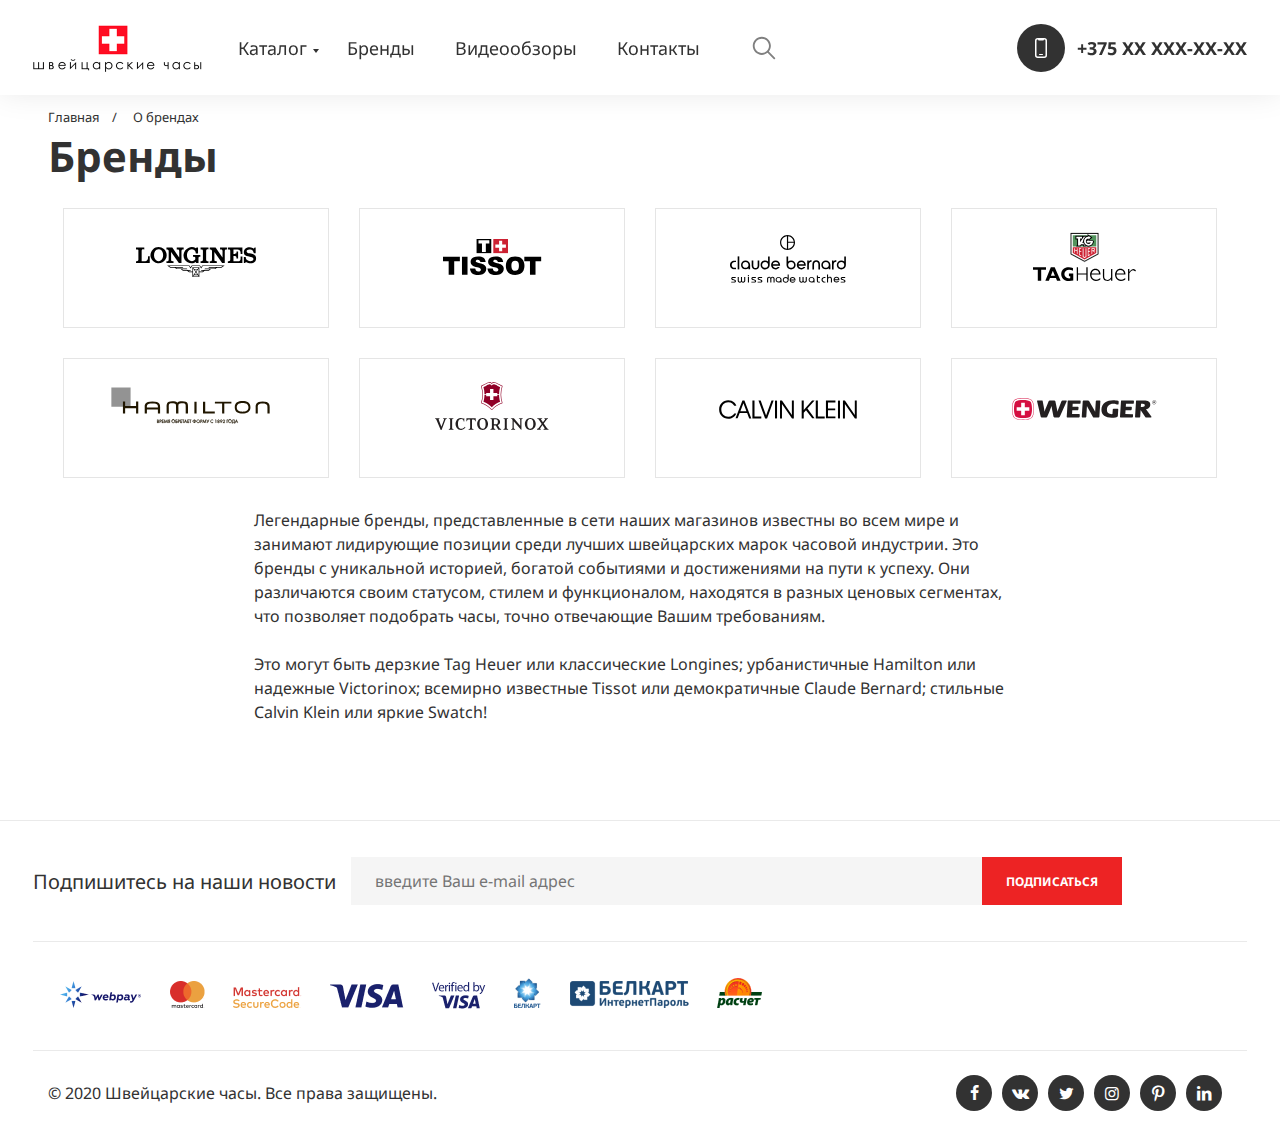
==== brands-page.html @ 6f9ecef2 "project" ====
<!DOCTYPE html>
<html lang="ru">
<head>
    <meta charset="UTF-8">
    <meta name="viewport" content="width=device-width, initial-scale=1.0">
    <title>Швейцарские бренды</title>
    <link href="https://fonts.googleapis.com/css2?family=Noto+Sans:ital,wght@0,400;0,700;1,400;1,700&display=swap" rel="stylesheet">
    <link rel="stylesheet" href="styles/styles.css">
    <link rel="stylesheet" href="fonts/css/fontello.css">
    <link rel="shortcut icon" href="images/favicon.ico" type="image/x-icon">
</head>
<body>

    <header class="header">
        <div class="wrapper">
            <div class="header-block">
                <div class="header__menu-wrap">
                    <nav class="header__menu">
                        <div class="header__menu-logo">
                            <a href="index.html" class="header__menu-logo_link">
                                <img src="images/logo.png" alt="logo" class="header__menu-logo_img">
                            </a>
                        </div>

                        <ul class="header__menu-list">
                            <li class="header__menu-list_catalog">
                                <a href="catalog-page.html" class="header__menu-list_catalog_link">Каталог</a>
                                <ul class="header__submenu-list">
                                    <li><a href="catalog-page.html">Мужские</a></li>
                                    <li><a href="catalog-page.html">Женские</a></li>
                                    <li><a href="catalog-page.html">Tissot</a></li>
                                    <li><a href="catalog-page.html">Longines</a></li>
                                    <li><a href="catalog-page.html">Calvin Klein</a></li>
                                    <li><a href="catalog-page.html">Claude Bernard</a></li>
                                    <li><a href="catalog-page.html">Swatch</a></li>
                                    <li><a href="catalog-page.html">Tag Heuer</a></li>
                                    <li><a href="catalog-page.html">Hamilton</a></li>
                                    <li><a href="catalog-page.html">Victorinox</a></li>
                                    <li><a href="catalog-page.html">Wenger</a></li>
                                </ul>
                            </li>
                            <li><a href="brands-page.html">Бренды</a></li>
                            <li><a href="videoreview-page.html">Видеообзоры</a></li>
                            <li><a href="contacts-page.html">Контакты</a></li>
                        </ul>

                        <button class="header__menu-search" onclick="openSearch();"></button>
                    </nav>
                </div>

                <div class="header-tel-contact">
                    <a href="tel:#" class="header-tel-contact__phone">
                        <span class="header-tel-contact__phone-number">
                            <span class="header-tel-contact__number-text">+375 XX XXX-XX-XX</span>
                        </span>
                    </a>
                </div>

                <div class="header__search-block">
                    <input type="text" placeholder="Поиск" class="header__search-input">
                    <button class="search-close search-close__position" onclick="closeSearch();"></button>
                </div>
            </div>
        </div>
    </header>

    <main class="main">
        <div class="wrapper">

            <div class="breadcrumbs-block">
                <ul class="breadcrumbs aside-padding">
                    <li>
                        <a href="index.html" class="breadcrumbs__first-link">Главная</a>
                    </li>
                    <li>
                        <a href="brands-page.html">О брендах</a>
                    </li>
                </ul>
            </div>

            <div class="brands-block">
                <h1>Бренды</h1>

                <div class="brands-logo aside-padding">
                    <div class="brands-logo__item">
                        <div class="aside-padding">
                            <a href="#" class="brands-logo__link">
                                <img src="images/brand1-color.svg" alt="brand-logo">
                            </a>
                        </div>
                    </div>
                    <div class="brands-logo__item">
                        <div class="aside-padding">
                            <a href="#" class="brands-logo__link">
                                <img src="images/brand2-color.svg" alt="brand-logo">
                            </a>
                        </div>
                    </div>
                    <div class="brands-logo__item">
                        <div class="aside-padding">
                            <a href="#" class="brands-logo__link">
                                <img src="images/brand3-color.svg" alt="brand-logo">
                            </a>
                        </div>
                    </div>
                    <div class="brands-logo__item">
                        <div class="aside-padding">
                            <a href="#" class="brands-logo__link">
                                <img src="images/brand4-color.svg" alt="brand-logo">
                            </a>
                        </div>
                    </div>
                    <div class="brands-logo__item">
                        <div class="aside-padding">
                            <a href="#" class="brands-logo__link">
                                <img src="images/brand5-mono.svg" alt="brand-logo" width="190" height="80">
                            </a>
                        </div>
                    </div>
                    <div class="brands-logo__item">
                        <div class="aside-padding">
                            <a href="#" class="brands-logo__link">
                                <img src="images/brand6-color.svg" alt="brand-logo">
                            </a>
                        </div>
                    </div>
                    <div class="brands-logo__item">
                        <div class="aside-padding">
                            <a href="#" class="brands-logo__link">
                                <img src="images/brand7-color.svg" alt="brand-logo">
                            </a>
                        </div>
                    </div>
                    <div class="brands-logo__item">
                        <div class="aside-padding">
                            <a href="#" class="brands-logo__link">
                                <img src="images/brand8-color.svg" alt="brand-logo">
                            </a>
                        </div>
                    </div>
                </div>
            </div>

            <div class="brands-text-block">
                <div class="aside-padding text">
                    <p class="text-pharagraph">
                        Легендарные бренды, представленные в сети наших магазинов известны во всем мире и занимают лидирующие позиции 
                        среди лучших швейцарских марок часовой индустрии. Это бренды с уникальной историей, богатой событиями и достижениями на пути к успеху. 
                        Они различаются своим статусом, стилем и функционалом, находятся в разных ценовых сегментах, что позволяет подобрать часы, точно отвечающие Вашим требованиям.
                    </p>
                    <p class="text-pharagraph">
                        Это могут быть дерзкие Tag Heuer или классические Longines; урбанистичные Hamilton или надежные Victorinox; 
                        всемирно известные Tissot или демократичные Claude Bernard; стильные Calvin Klein или яркие Swatch!
                    </p>
                </div>
            </div>
        </div>
    </main>

    <footer class="footer">
        <div class="wrapper">
            <form class="subscription">
                <label for="input-subscription" class="subscription__label">Подпишитесь на наши новости</label>
                <div class="input-area aside-padding">
                    <div class="input-area__wrapper">
                        <input type="email" name="email" placeholder="введите Ваш e-mail адрес" id="input-subscription" class="input-subscription" required="" pattern="[a-z0-9._%+-]+@[a-z0-9.-]+\.[a-z]{2,}$">
                        <input type="submit" value="Подписаться" class="sub-submit">
                    </div>
                </div>
            </form>

            <div class="footer__top-block">
                <div class="paymant-methods aside-padding">
                    <img src="images/paymant1.png" alt="paymant">
                    <img src="images/paymant2.png" alt="paymant">
                    <img src="images/paymant3.png" alt="paymant">
                    <img src="images/paymant4.png" alt="paymant">
                    <img src="images/paymant5.png" alt="paymant">
                    <img src="images/paymant6.png" alt="paymant">
                    <img src="images/paymant7.png" alt="paymant">
                    <img src="images/paymant8.png" alt="paymant">
                </div>
            </div>

            <div class="footer__bottom-block">
                <div class="footer__info aside-padding">
                    <div class="copy">&copy; 2020 Швейцарские часы. Все права защищены.</div>
                    <div class="social">
                        <div class="social__link">
                            <a href="https://www.facebook.com/" target="_blank"><span class="icon-facebook"></span></a>
                        </div>
                        <div class="social__link">
                            <a href="https://vk.com/" target="_blank"><span class="icon-vkontakte"></span></a>
                        </div>
                        <div class="social__link">
                            <a href="https://twitter.com/" target="_blank"><span class="icon-twitter"></span></a>
                        </div>
                        <div class="social__link">
                            <a href="https://www.instagram.com/" target="_blank"><span class="icon-instagram"></span></a>
                        </div>
                        <div class="social__link">
                            <a href="https://www.pinterest.com/" target="_blank"><span class="icon-pinterest"></span></a>
                        </div>
                        <div class="social__link">
                            <a href="https://www.linkedin.com/" target="_blank"><span class="icon-linkedin"></span></a>
                        </div>
                    </div>
                </div>
            </div>
        </div>
    </footer>

    <script src="js/script.js"></script>
</body>
</html>
---- styles/styles.css ----
html, body, div, span, applet, object, iframe, h1, h2, h3, h4, h5, h6, p, blockquote, 
pre, a, abbr, acronym, address, big, cite, code, del, dfn, em, img, ins, kbd, q, s, samp, 
small, strike, strong, sub, sup, tt, var, b, u, i, center, dl, dt, dd, ol, ul, li, fieldset, 
form, label, legend, table, caption, tbody, tfoot, thead, tr, th, td, article, aside, canvas, 
details, embed, figure, figcaption, footer, header, hgroup, menu, nav, output, ruby, section, 
summary, time, mark, audio, video, input {
    margin: 0;
    padding: 0;
    border: 0;
    font-size: 100%;
    font: inherit;
    vertical-align: baseline;
    background: transparent;
    outline: 0;
    -o-box-sizing: border-box;
    -moz-box-sizing: border-box;
    -webkit-box-sizing: border-box;
    box-sizing: border-box;
}

body {
    display: flex;
	flex-direction: column;
	min-height: 100vh;
    background: #fff;
    font-family: "Noto Sans",sans-serif;
    height: 100%;
}

a {
    text-decoration: none;
}

/* ----------------------------------- header-block --------------------------------------------*/

.header {
    z-index: 1000;
    position: fixed;
    left: 0;
    right: 0;
    top: 0;
    box-shadow: 0 -3px 30px 0 rgba(0,0,0,0.1);
    background-color: #fff;
}

.wrapper {
    max-width: 1386px;
    margin: 0 auto;
    padding: 0 33px;
}

.header-block {
    display: flex;
    justify-content: space-between;
    flex-wrap: wrap;
}

.header__menu-wrap {
    display: flex;
    align-items: center;
}

.header__menu {
    display: flex;
    font-size: 18px;
    padding: 24px 0 23px 0;
    line-height: 48px;
}

.header__menu-logo {
    display: flex;
    margin: 0 36px 0 0;
}

.header__menu-logo_link {
    display: block;
}

.header__menu-logo_img {
    display: flex;
    width: 169px;
    height: 48px;
}

.header__menu-list {
    display: flex;
    list-style: none;
    position: relative;
}

.header__menu-list li {
    margin: 0 40px 0 0;
}

.header__menu-list .header__menu-list_catalog .header__menu-list_catalog_link{
    position: relative;
}

.header__menu-list .header__menu-list_catalog .header__menu-list_catalog_link::after {
    content: "";
    width: 6px;
    height: 4px;
    position: absolute;
    right: -12px;
    top: 25px;
    background: url(../images/dropdown.svg) no-repeat;
}

.header__menu-list li a {
    color: #323232;
    display: block;
}

.header__menu-list li a:hover {
    transition: 0.5s ease;
    color: #9c9c9c;
}

.header__submenu-list {
    position: absolute;
    display: none;
    flex-direction: column;
    list-style-type: none;
    background-color: white;
    border-top: 4px solid  #ed2324;
    box-shadow: 0 5px 10px 0 rgba(50,50,50,0.25);
    box-sizing: border-box;
    left: -25px;
    z-index: 1001;
}

.header__menu-list_catalog:hover .header__submenu-list{
    display: flex;
}

.header__submenu-list li {
    margin: 0;
}

.header__submenu-list li a {
    font-size: 16px;
}

.header__submenu-list li:nth-child(-n+2) a {
    height: 35px;
}

.header__submenu-list li:nth-child(2) a {
    padding-bottom: 50px;
    border-bottom: 1px solid rgba(50,50,50,0.1);
}

.header__submenu-list li a {
    padding: 0 80px 0 20px;
    width: 100%;
    height: 100%;
}

.header__menu-search {
    min-width: 48px;
    min-height: 48px;
    background: url(../images/search.svg) center center no-repeat;
    background-size: 30px;
    cursor: pointer;
    border-radius: 50%;
    outline: none;
    border: none;
}

.header__menu-search:hover {
    transition: 0.5s ease;
    background-color: #f2f2f2;
    
}

.header__search-block {
    width: 100%;
    display: flex;
    position: relative;
    border-top: 1px solid rgba(50,50,50,0.1);
    display: none;
}

.header__search-input {
    padding: 30px 0;
    font-size: 18px;
    width: 100%;
}

.header__search-block .search-close__position {
    top: 19px;
}

.header__search-block__open {
    display: block;
}

.header-tel-contact {
    display: flex;
    padding: 24px 0;
    align-items: center;
}

.header-tel-contact__phone-number {
    font-size: 18px;
    font-weight: bold;
    line-height: 24px;
    color: #323232;
    padding-left: 60px;
    position: relative;
}

.header-tel-contact__phone-number::before {
    content: "";
    width: 48px;
    height: 48px;
    border-radius: 50%;
    position: absolute;
    top: -12px;
    left: 0;
    background: url(../images/phone.svg) no-repeat #323232;
    background-position: center center;
}

.header-tel-contact__phone-number:hover::before {
    transition: 0.5s ease;
    background-color: #ed2324;
}
/* --------------------------------------------------------------------------------------------------------------*/

/* ------------------------------------- main-blcok -------------------------------------------------------------*/
.main {
    padding: 95px 0 72px 0;
    font-size: 16px;
    color: #323232;
    flex: 1 0 auto;
}

/* ----------- slider not finished----------- */

.slider {
    height: 600px;
    margin: 0 0 12px;
    position: relative;
}

.slider-wrap {
    width: 100%;
    height: 100%;
}

.slider-wrap .wrapper {
    padding-top: 110px;
}

.slider__content {
    display: block;
    color: #fff;
    max-width: 500px;
}

.slider__content_head {
    margin: 0 0 28px;
    font-size: 42px;
    line-height: 48px;
    font-weight: bold;
}

.slider__content_text {
    margin: 0 0 60px;
    color: rgba(255,255,255,0.75);
    font-size: 20px;
    line-height: 28px;
}

.slider__content_btn {
    font-size: 12px;
    line-height: 17px;
    font-weight: bold;
    text-transform: uppercase;
    padding: 15px 48px;
    color: #fff;
    background-color: #ED2324;
    border: none;
    outline: none;
    cursor: pointer;
    transition: background-color .25s ease;
}

.slider__content_btn:hover {
    background-color: #323232;
}

.slick-slider .slick-track, .slick-slider .slick-list {
    height: 100%;
}

.slider__slide-1 {
    background: url(../images/slider1-decstop.jpg) center no-repeat ;
    background-size: cover;
}

.slider__slide-2 {
    background: url(../images/slider2-decstop.jpg) center no-repeat ;
    background-size: cover;
}

.slider__slide-3 {
    background: url(../images/slider3-decstop.jpg) center no-repeat ;
    background-size: cover;
}

.slider__slide-4 {
    background: url(../images/slider4-decstop.jpg) center no-repeat ;
    background-size: cover;
}

.slider__slide-5 {
    background: url(../images/slider5-decstop.jpg) center no-repeat ;
    background-size: cover;
}

.slider__slide-6 {
    background: url(../images/slider6-decstop.jpg) center no-repeat ;
    background-size: cover;
}

.slider .slick-prev {
    left: 0;
    display: block;
    height: 600px;
    width: 100px;
    position: absolute;
    background: url(../images/arrow-prev.svg) center no-repeat, linear-gradient(90deg, rgba(0,0,0,0.2), rgba(0,0,0,0));
    opacity: .5;
    z-index: 101;
}

.slider .slick-next {
    right: 0;
    display: block;
    height: 600px;
    width: 100px;
    position: absolute;
    background: url(../images/arrow-next.svg) center no-repeat, linear-gradient(-90deg, rgba(0,0,0,0.2), rgba(0,0,0,0));
    opacity: .5;
    z-index: 101;
}

.slider .slick-prev::before, .slider .slick-next::before {
    content: "";
}

.slider .slick-prev:hover, .slider .slick-next:hover {
    opacity: 1;
}

.slider .slick-dots {
    bottom: 25px;
}

.slider .slick-dots li button::before {
    content: "";
    background: #fff;
    width: 10px;
    height: 10px;
    border-radius: 50%;
    opacity: 1;
}

.slider .slick-dots .slick-active button::before {
    background: #BD1C1C;
    opacity: 1;
}
/* --------------------------------------------------------------- */

/* --------------------------- info-section --------------------------*/
.info {
    font-weight: bold;
    max-width: 1350px;
    margin: 0 auto 24px;
    padding: 0 15px;
}

.info__items {
    padding: 12px 0;
    display: flex;
    justify-content: space-between
}

.info__item {
    width: 25%;
    padding-left: 15px;
    padding-right: 15px;
    position: relative;
    display: flex;
    align-items: center;
}

.info__item_text {
    padding-left: 60px;
}

.info__item::before {
    content: "";
    width: 48px;
    height: 48px;
    position: absolute;
    left: 15px;
    top: -2px;
    background: url(../images/info1.svg) no-repeat;
    background-position: center;
}

.info__item2::before {
    background: url(../images/info2.svg) no-repeat;
}

.info__item3::before {
    background: url(../images/info3.svg) no-repeat;
}

.info__item4::before {
    background: url(../images/info4.svg) no-repeat;
}
/* --------------------------------------------------------------------*/

/* --------------------- man-woman section ----------------------------*/
.man-woman {
    margin-top: 36px;
    margin-bottom: 60px;
    display: flex;
    justify-content: space-between;
}

.man-woman__item {
    padding: 0 15px;
    width: 50%;
}

.man-woman__link {
    display: block;
    height: 220px;
    position: relative;
    background: radial-gradient(76% 221%, rgba(255,255,255,0.25) 100%, rgba(255,255,255,0) 100%) rgba(234,235,237,0.75);
    text-align: right;
}

.man-woman__link:hover {
    transition: .5s ease;
    background-color:#fff;
}

.man-woman__link-text {
    position: absolute;
    padding: 60px 10%;
    left: 0;
    top: 0;
    text-align: left;
}

.man-woman__link-text img{
    max-height: 100%;
    width: auto;
    height: auto;
}

.man-woman__link-text_header {
    font-size: 42px;
    font-weight: bold;
    margin: 0 0 12px;
    color: #323232;
}

.man-woman__link-text_continue {
    color: #ED2324;
}
/* --------------------------------------------------------------------*/

/* ---------------------------- sales-hits & sales-spec sections ----------------------------*/
.sales-hits, .sales-spec, .news, .video-review {
    margin-bottom: 60px;
}

h1, h2 {
    text-align: center;
    font-size: 42px;
    font-weight: bold;
    color:#323232;
    margin-bottom: 36px;
    padding-left: 15px;
    padding-right: 15px;
}

.sales-hits__block, .sales-spec__block {
    display: flex;
    max-width: 1320px;
    height: 559px;
}

.sales-hits__product, .sales-spec__product {
    height: 100%;
    width: 330px;
    padding-left: 15px;
    padding-right: 15px;
}

.product {
    position: relative;
    cursor: pointer;
}

.product__info {
    padding: 20px;
    display: flex;
    flex-direction: column;
}

.product__img-block {
    height: 320px;
    text-align: center;
    margin-bottom: 24px;
}

.product__name {
    height: 72px;
    margin-bottom: 12px;
}

.product__head-name, .product__subname {
    font-size: 18px;
}

.product__head-name {
    font-weight: bold;
}

.product__sales-info {
    margin-bottom: 10px;
}

.product__sales-code {
    font-size: 14px;
    margin-bottom: 2px;
    color: #7F7F7F;
}
                                        
.product__sales-avaible {
    font-size: 14px;
    color: #36B000;
    display: inline-block;
    position: relative;
    padding-right: 20px;
}

.product__sales-avaible::after {
    content: "";
    display: inline-block;
    width: 18px;
    height: 18px;
    border-radius: 50%;
    position: absolute;
    right: -3px;
    top: 2px;
    background: url(../images/avaible.svg) center no-repeat;
    background-color: #36B000;
}

.product__cost-block {
    margin-bottom: 10px;
}

.product__cost {
    font-size: 24px;
    color: #ED2324;
    font-weight: bold;
    display: inline-block;
    margin-right: 10px;
}

.product__cost-rub {
    font-size: 16px;
}
/* ---------- flags --------*/
.product__flag {
    position: absolute;
    top: 24px;
}

.product__flag-top, .product__flag-num {
    position: relative;
    font-size: 12px;
    font-weight: bold;
    letter-spacing: 0.5px;
    color: #fff;
    padding: 0 8px 0 16px;
    text-transform: uppercase;
    margin-bottom: 6px;
}

.product__flag-top::before, .product__flag-num::before {
    content: "";
    position: absolute;
    border-top: 12px solid #ED8B23;
    border-right: 8px solid transparent;
    top: 0;
    left: 100%;
}

.product__flag-top::after, .product__flag-num::after {
    content: "";
    position: absolute;
    border-bottom: 12px solid #ED8B23;
    border-right: 8px solid transparent;
    bottom: 0;
    left: 100%;
}

.product__flag-top {
    background-color: #ED8B23;
}

.product__flag-num {
    background-color: #ED2324;
}

.product__flag-num::before {
    border-top: 12px solid #ED2324;
}

.product__flag-num::after {
    border-bottom: 12px solid #ED2324;
}
/*---------------------------------------*/
.product__hover-block {
    position: absolute;
    width: 100%;
    bottom: 0;
    height: 0;
    overflow: hidden;
}

.product__hover-basket, .product__hover-1clik {
    display: block;
    text-align: center;
    width: 100%;
    font-size: 13px;
    font-weight: bold;
    letter-spacing: 0.54px;
    line-height: 18px;
    text-transform: uppercase;
    padding: 21px 0;
    border: none;
    outline: none;
    cursor: pointer;
}

.product:hover, .product:hover, .news__item:hover, .brands-logo__link:hover, .video-review-block__item:hover {           /* shadow for items */
    transition: 0.5s;
    box-shadow: 0 0 30px 5px rgba(0,0,0,0.3);
}

.product:hover .product__hover-block {
    overflow: visible;
    bottom: 120px;
    transition: .5s ease;
}

.product__hover-basket {
    color: #fff;
    background: #323232;
}

.product__hover-basket:hover {
    background-color: #ed2324;
}

.product__hover-1clik {
    background: #fff;
}

.product__hover-1clik:hover {
    color: #ed2324;
}

.product__old-cost {
    font-size: 16px;
    color: #7F7F7F;
    text-decoration: line-through;
    display: inline-block;
}

/* -------------------------------------------------------------------------- */
/* --------------------------------- news section and video page --------------------------- */

.news__list, .video-review-block__list {
    display: flex;
    flex-wrap: wrap;
    margin-bottom: 30px;
    justify-content: space-between;
}

.news__item-column, .video-review-block__item-column {
    margin-top: 30px;
    width: 33.33%;
}

.aside-padding {
    padding-left: 15px;
    padding-right: 15px;
    height: 100%;
    width: 100%;
}

.news__item, .video-review-block__item {
    display: flex;
    height: 100%;
    flex-direction: column;
    position: relative;
    color: #000;
    background: #fff;
    border: 1px solid rgba(0,0,0,0.1);
    cursor: pointer;
}

.news__img img {
    width: 100%;
    height: auto;
    max-height: 240px;
}

.news__text-block, .video-review-block__text-block {
    padding: 24px 30px 41px;
}

.news__text-block_head, .video-review-block__text-block_head {
    font-size: 20px;
    font-weight: bold;
    margin-bottom: 4px;
}

.news__text-block_discription, .video-review-block__text-block_discription {
    margin-bottom: 24px;
}

.news__date, .video-review-block__date {
    font-size: 12px;
    color: rgba(0,0,0,0.75);
    position: absolute;
    bottom: 30px;
}
/* ---------------------------------------------------------------------- */
/* ---------------------------- video section --------------------------- */
.video-review__list {
    display: flex;
    justify-content: space-between;
}

.video-review__item {
    width: 50%;
}

.video {
    height: 0;
    position: relative;
    padding-bottom: 56.25%;
}
  
.video iframe {
    position: absolute;
    left: 0;
    top: 0;
    width: 100%;
    height: 100%;
}
/* -------------------------------------------------------------------- */
/* ---------------------------- brands section ------------------------ */
.content {
    color: #323232;
    max-width: 850px;
    margin: 0 auto;
}

.main-brands {
    margin-bottom: 24px;
    display: flex;
    flex-wrap: wrap;
}

.main-brands__item {
    width: 25%;
    margin: 0 0 10px;
    text-align: center;
}

.main-brands__link {
    text-decoration: none;
    width: 100%;
    height: 100%;
    display: block;
    color: #989898;
    font-size: 13px;
}

.main-brands__img_color {
    display: none;
}

.main-brands__img_mono {
    width: auto;
    height: auto;
    max-height: 100%;
    max-width: 100%;
    display: inline-block;
}

.main-brands__link span {
    display: block;
    text-align: center;
}

.main-brands__link:hover .main-brands__img_mono {
    display: none;
}

.main-brands__link:hover .main-brands__img_color {
    display: inline-block;
}
/* ---------------------------------------------------- */

.text-pharagraph {
    font-size: 16px;
    line-height: 24px;
    margin-bottom: 24px;
}

.show-all-link {
    color: #ED2324;
    cursor: pointer;
}

.show-all-link__close {
    display: none;
}

.show-all-text {
    display: none;
}

.show-all-text__open {
    display: block;
}
/* ------------------------------------------------------- main end ----------------------------------------------------- */

/* --------------------------------------------------------- footer ----------------------------------------------------- */

.footer {
    border-top: 1px solid rgba(50,50,50,0.1);
    background-color: #fff;
    flex: 0 0 auto;
}
/* ------------------ subscription ---------------- */
.subscription {
    display: flex;
    align-items: center;
    justify-content: flex-start;
    padding: 36px 0;
}

.subscription__label {
    color: #323232;
    font-size: 20px;
}

.input-area {
    width: 66%;
}

.input-area__wrapper {
    display: flex;
}

.input-subscription {
    padding: 13px 24px;
    background-color: rgba(50,50,50,0.05);
    color: #7F7F7F;
    width: 100%;
    font-size: 16px;
}

.sub-submit {
    font-size: 12px;
    font-weight: bold;
    text-transform: uppercase;
    padding: 16px 24px 15px;
    color: #fff;
    background-color: #ED2324;
    border: none;
    outline: none;
    cursor: pointer;
}

.sub-submit:hover {
    transition: 0.5s ease;
    background-color: #323232;
}
/* --------------------------------------- */
.footer__top-block {
    padding-top: 36px;
    padding-bottom: 36px;
    border-top: 1px solid rgba(50,50,50,0.1);
    border-bottom: 1px solid rgba(50,50,50,0.1);
}

.paymant-methods img {
    margin: 0 12px;
}

.footer__bottom-block {
    padding: 24px 0;
}

.footer__info {
    width: 100%;
    display: flex;
    justify-content: space-between;
    align-items: center;
}

.copy {
    color: #323232;
}

.social {
    display: flex;
    justify-content: space-between;
}

.social__link a {
    display: inline-block;
    width: 36px;
    height: 36px;
    border-radius: 50%;
    background-color: #323232;
    margin-right: 10px;
    text-align: center;
    line-height: 36px;
}

.social__link a span {
    color: white;
}

.social__link a:hover {
    transition: 0.5s ease;
    background-color: #ed2324;
}
/* ---------------------------------------------------------------------------------------------------------------------------------- */

/* ------------------------------------------------ brands page ---------------------------------------------- */
.breadcrumbs-block {
    width: 100%;
}

.breadcrumbs {
    padding-top: 10px;
    max-width: 1320px;
}

.breadcrumbs li {
    margin-right: 12px;
    display: inline-block;
}

.breadcrumbs li a {
    font-size: 13px;
    color: #323232;
}

.breadcrumbs__first-link::after {
    content: "/";
    margin-left: 12px;
    color: #323232;
    font-size: 13px;
}

.brands-block h1, .video-review-block h1, .contacts-block h1, .catalog-block h1 {
    text-align: left;
    margin-bottom: 24px;
}

.brands-logo {
    display: flex;
    flex-wrap: wrap;
}

.brands-logo__item {
    width: 25%;
}

.brands-logo__link {
    line-height: 100px;
    height: 120px;
    margin-bottom: 30px;
    display: block;
    padding: 10px;
    text-align: center;
    border: 1px solid rgba(127,127,127,0.2);
}

.brands-text-block {
    width: 66%;
    margin: 0 auto;
}

.text {
    color: #323232;
}

/* -------------------------------------------------------------------------------------------- */
/* ----------------------------- pagination -------------------------------------------- */

.pagination {
    display: flex;
    justify-content: space-between;
    padding: 0 42px 0 42px;
    background-color: #fff;
    width: 100%;
}

.pagination__page-list {
    display: flex;
    list-style-type: none;
    margin-left: 50%;
    transform: translate(-50%);
}

.pagination__page-list li {
    padding: 12px 0 11px 0;
}

.pagination__page-list li a, .pagination__page-list li span {
    text-decoration: none;
    display: block;
    width: 36px;
    height: 22px;
    text-align: center;
    color: #7F7F7F;
}

.pagination__page-list_active {
    border-bottom: 3px solid #ED2324;
}

.pagination__next-page-wrapper {
    padding: 12px 0 11px 0;
}

.pagination__next-page {
    font-size: 16px;
    line-height: 22px;
    color: #323232;
    position: relative;
    display: block;
}

.pagination__next-page::after {
    content: "";
    width: 8px;
    height: 14px;
    position: absolute;
    right: -18px;
    top: 4px;
    background: url(../images/pagination-next.svg) no-repeat center center;
}
/* --------------------------------------------------------------------------------------------- */
/* ------------------------------------------- contacts page ----------------------------------- */
.contacts-content {
    display: flex;
}

.contacts-content__info {
    width: 58.3333333333%;
}

.contacts-content__info h2, .contacts-content__feedback h2 {
    font-size: 28px;
    font-weight: bold;
    line-height: 32px;
    margin-bottom: 24px;
}

.contacts-content__tel {
    font-size: 32px;
    line-height: 42px;
    position: relative;
    display: block;
    color: #323232;
}

.contacts-content__mail {
    color: black;
}

.contacts-content__info_text-block {
    margin: 36px 0 0 0;
    max-width: 630px;
}

.contacts-content__info_text {
    margin-bottom: 30px;
}

.contacts-content__info_text-head {
    font-weight: bold;
}

.contacts-content__feedback {
    width: 520px;
}

.contacts-content__feedback-form-item {
    margin-bottom: 25px;
}

.contacts-content__feedback-form_label {
    display: block;
    font-size: 14px;
    font-weight: bold;
    line-height: 19px;
    margin-bottom: 13px;
}

.contacts-content__feedback-form_input, .contacts-content__feedback-form_textarea {
    width: 100%;
    padding: 12px 24px;
    border: 1px solid rgba(127,127,127,0.2);
    box-sizing: border-box;
    font-size: 16px;
}

.contacts-content__feedback-form_textarea {
    resize: vertical;
    min-height: 150px;
    max-height: 400px;
}

.contacts-content__feedback-form_input:focus, .contacts-content__feedback-form_textarea:focus, .contacts__feedback-form__btn:focus {
    outline: none;
}
.contacts-content__feedback-form_btn {
    padding: 15px 18px;
    background-color: #323232;
    border: none;
    color: #fff;
    text-transform: uppercase;
    font-weight: bold;
    cursor: pointer;
    transition: background-color .5s ease;
}

.contacts-content__feedback-form_btn:hover {
    background-color: #ED2324;
}

.contacts-content__map {
    width: 100%;
}

.contacts-content__map-shop {
    height: 480px;
    margin-top: 60px;
}

.contacts-content__map-shop iframe {
    width: 100%;
    height: 100%;
}
/* ---------------------------------------------------------------------------- */
/* ---------------------- modal-window ------------------------*/
.modal-window {
    display: none;
}

.modal-window__open {
    display: block;
}


.modal-shadow a {
   background-color: rgba(0, 0, 0, 0.5);
   position: fixed;
   top: 0px;
   right: 0px;
   bottom: 0px;
   left: 0px;
   z-index: 100000;
   cursor: default;
}

.modal {
    max-width: 850px;
    width: 100%;
    background: #fff;
    height: 500px;
    position: fixed;
    top: 50%;
    left: 50%;
    transform: translate(-50%,-50%);
    padding: 48px 8% 60px;
    z-index: 100001;
}

.modal-close, .search-close {
    position: absolute;
    cursor: pointer;
    width: 48px;
    height: 48px;
    top: 0;
    right: 0;
    border: none;
    outline: none;
    background: #fff;
}

.modal-close::before, .search-close::before {
    top: 22px;
    left: 9.5px;
    content: "";
    width: 29px;
    height: 2px;
    background-color: #7F7F7F;
    position: absolute;
    transform: rotate(-45deg);
}

.modal-close::after, .search-close::after {
    top: 22px;
    left: 9.5px;
    content: "";
    width: 29px;
    height: 2px;
    background-color: #7F7F7F;
    position: absolute;
    transform: rotate(45deg);
}

.modal__text-head {
    font-size: 32px;
    font-weight: bold;
    line-height: 42px;
    margin-bottom: 24px;
}

.modal__text {
    margin-bottom: 36px;
    font-size: 16px;
    line-height: 24px;
}

.modal__form_input-block {
    display: flex;
    justify-content: space-between;
    margin-bottom: 24px;
}

.modal__form_label {
    color: #7F7F7F;
    width: 33.3333333333%;
    padding-top: 12px;
}

.modal__form_input {
    border: 1px solid rgba(127,127,127,0.2);
    padding: 11px 24px 11px 24px;
    width: 67%;
    font-size: 16px;
    line-height: 24px;
    box-sizing: border-box;
}

.modal__button {
    margin-left: 50%;
    transform: translate(-50%);
    padding: 15px 18px;
    background-color: #323232;
    min-width: 154px;
    border: none;
    outline: none;
    color: #fff;
    text-transform: uppercase;
    font-weight: bold;
    cursor: pointer;
    transition: background-color .5s ease;
}

.modal__button:hover {
    background-color: #ED2324;
}
/* -------------------------------------------------------------------------- */
/* ------------------------------------------ catalog page ----------------------------------------- */
.catalog-main-content {
    width: 100%;
    display: flex;
}


.catalog-content {
    display: flex;
    flex-direction: column;
    width: 25%;
}

.catalog-content__block {
    padding: 20px 0 30px;
    border-bottom: 1px solid rgba(50,50,50,0.1);
}

.catalog-content__block:last-child {
    border-bottom: none;
}

.catalog-content__head {
    font-size: 16px;
    font-weight: bold;
    line-height: 22px;
    color: #323232;
    margin-bottom: 12px;
}

.catalog-content__item {
    display: flex;
    margin-bottom: 10px;
}

.catalog-content__item_checkbox {
    position: absolute;
    width: 22px;
    height: 22px;
    border: 1px solid rgba(127,127,127,0.2);
}

.special__chekbox span {
    font-weight: bolder;
}

.special__chekbox span:last-child {
    color: #ED2324;
}

.catalog-content__item label {
    cursor: pointer;
    margin-left: 30px;
}

.catalog-content__reset {
    text-transform: uppercase;
    font-size: 12px;
    font-weight: bold;
    color: #323232;
    background-color: rgba(127,127,127,0.2);
    width: 100%;
    padding: 15px 0;
    border: none;
    outline: none;
    cursor: pointer;
}

.catalog-sales {
    width: 75%;
    display: flex;
    flex-direction: column;
    padding-left: 20px;
}

.catalog-sales__product {
    width: 320px;
    padding-left: 15px;
    padding-right: 15px;
    margin-bottom: 50px;
}

.catalog-sales__watches {
    margin-top: 50px;
    display: flex;
    flex-wrap: wrap;
    justify-content: space-between;
}


.catalog-content__filter-range * {
	box-sizing: border-box;
	outline: none;
}

.catalog-content__filter-range:after {
	content: "";
	clear: both;
	display: table;
}

.catalog-content__filter-range .ui-slider {
	position: relative;
	background: #9c9c9c;
	height: 10px;
	border-radius: 10px;
	box-shadow: inset 2px 2px 5px rgba(0, 0, 0, 0.2), 1px 1px 5px rgba(255, 255, 255, 1);
}

.catalog-content__filter-range .ui-slider .ui-slider-handle {
    position: absolute;
    margin-left: -16px;
	width: 25px;
	height: 25px;
	cursor: pointer;
	border-radius: 50%;
	border: 4px solid #9c9c9c;
	top: -9px;
	background: #FFF;
	z-index: 2;
	box-shadow: 0 2px 5px rgba(0,0,0,0.2), 0 4px 6px rgba(0,0,0,0.2);
	transition: transform 0.2s, border 0.4s;
}

.catalog-content__filter-range .ui-slider .ui-slider-handle:hover,
.catalog-content__filter-range .ui-slider .ui-slider-handle:focus {
	transform: scale(1.2);
	border: 4px solid #323232;
}

.catalog-content__filter-range-left,
.catalog-content__filter-range-right {
	height: 32px;
	background: #FFF;
	border: 4px solid #9c9c9c;
	text-align:center;
	font-size: 18px;
	padding: 16px;
	width: 150px;
	margin-top:30px;
    box-shadow: 0 2px 5px rgba(0,0,0,0.2), 0 4px 6px rgba(0,0,0,0.2);
}

.catalog-content__filter-range-left {
	float: left;
}

.catalog-content__filter-range-right {
	float: right;
}

.catalog-content__filter-range .ui-slider .ui-slider-range {
	position: absolute;
	z-index: 1;
	height: 10px;
	border: 0;
	background: #323232;
	border-radius:10px;
	box-shadow: inset 2px 2px 5px rgba(0, 0, 0, 0.3), 1px 1px 5px rgba(255, 255, 255, 1);
}

.text__paragraph_big {
    font-size: 20px;
    line-height: 28px;
    margin-bottom: 28px;
}

.catalog-text-block {
    margin-top: 50px;
    color: #7F7F7F;
}
---- fonts/css/fontello.css ----
@font-face {
  font-family: 'fontello';
  src: url('../font/fontello.eot?99971689');
  src: url('../font/fontello.eot?99971689#iefix') format('embedded-opentype'),
       url('../font/fontello.woff2?99971689') format('woff2'),
       url('../font/fontello.woff?99971689') format('woff'),
       url('../font/fontello.ttf?99971689') format('truetype'),
       url('../font/fontello.svg?99971689#fontello') format('svg');
  font-weight: normal;
  font-style: normal;
}
/* Chrome hack: SVG is rendered more smooth in Windozze. 100% magic, uncomment if you need it. */
/* Note, that will break hinting! In other OS-es font will be not as sharp as it could be */
/*
@media screen and (-webkit-min-device-pixel-ratio:0) {
  @font-face {
    font-family: 'fontello';
    src: url('../font/fontello.svg?99971689#fontello') format('svg');
  }
}
*/
 
 [class^="icon-"]:before, [class*=" icon-"]:before {
  font-family: "fontello";
  font-style: normal;
  font-weight: normal;
  speak: never;
 
  display: inline-block;
  text-decoration: inherit;
  width: 1em;
  margin-right: .2em;
  text-align: center;
  /* opacity: .8; */
 
  /* For safety - reset parent styles, that can break glyph codes*/
  font-variant: normal;
  text-transform: none;
 
  /* fix buttons height, for twitter bootstrap */
  line-height: 1em;
 
  /* Animation center compensation - margins should be symmetric */
  /* remove if not needed */
  margin-left: .2em;
 
  /* you can be more comfortable with increased icons size */
  /* font-size: 120%; */
 
  /* Font smoothing. That was taken from TWBS */
  -webkit-font-smoothing: antialiased;
  -moz-osx-font-smoothing: grayscale;
 
  /* Uncomment for 3D effect */
  /* text-shadow: 1px 1px 1px rgba(127, 127, 127, 0.3); */
}
 
.icon-twitter:before { content: '\f099'; } /* '' */
.icon-facebook:before { content: '\f09a'; } /* '' */
.icon-instagram:before { content: '\f16d'; } /* '' */
.icon-vkontakte:before { content: '\f189'; } /* '' */
.icon-pinterest:before { content: '\f312'; } /* '' */
.icon-linkedin:before { content: '\f318'; } /* '' */
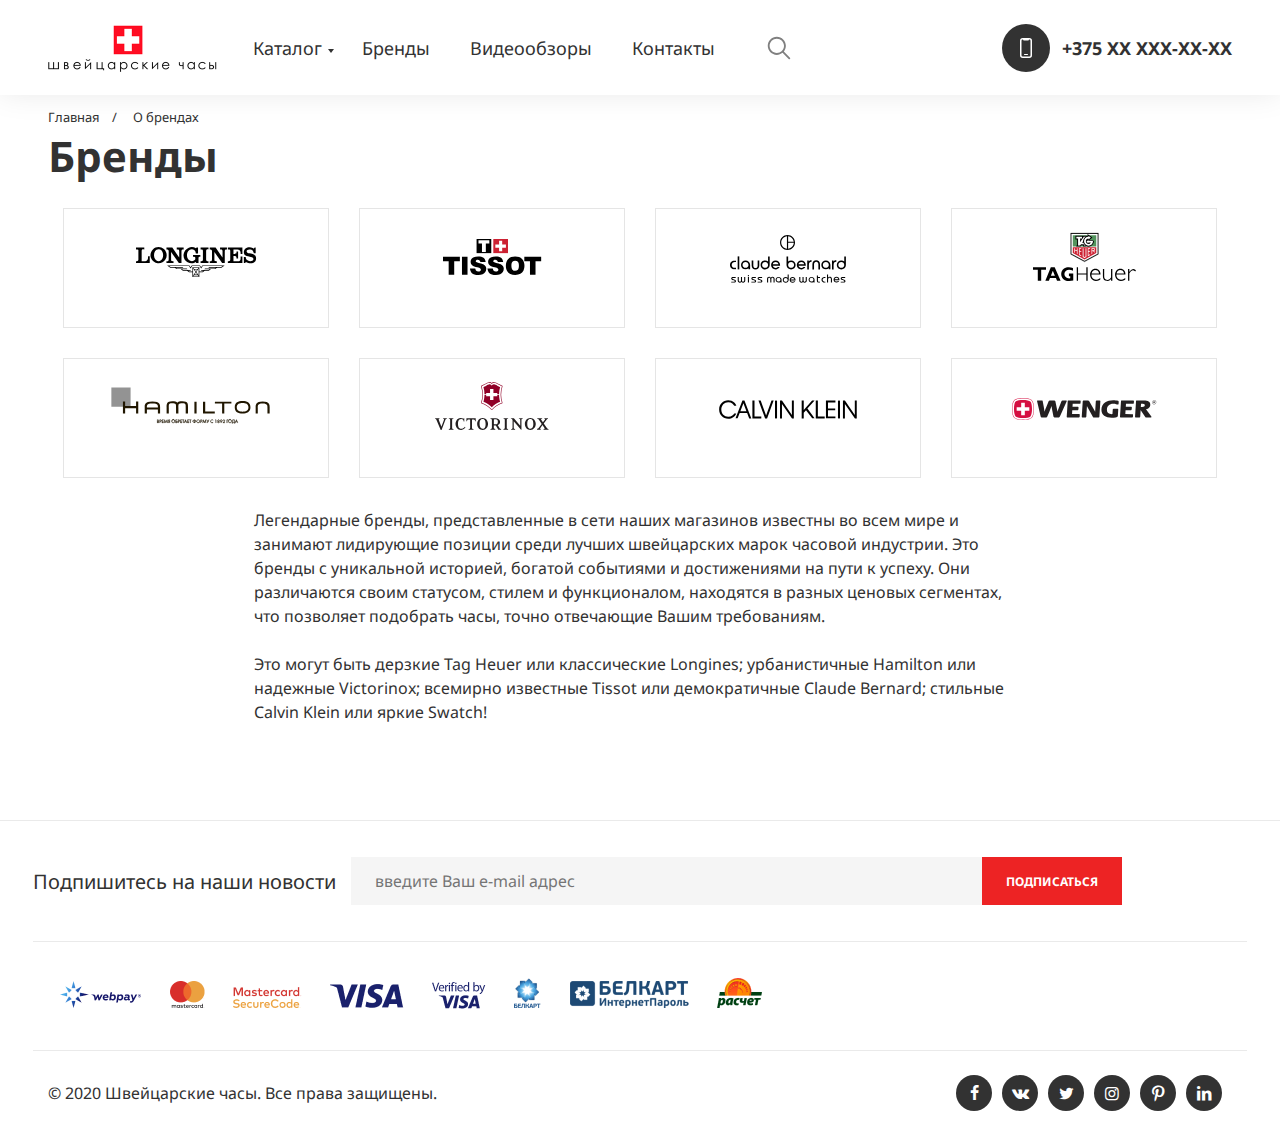
==== commit ebcfd52e: "reproject" ====
--- a/brands-page.html
+++ b/brands-page.html
@@ -10,12 +10,14 @@
     <link rel="shortcut icon" href="images/favicon.ico" type="image/x-icon">
 </head>
 <body>
-
     <header class="header">
         <div class="wrapper">
-            <div class="header-block">
+            <div class="header-block aside-padding">
                 <div class="header__menu-wrap">
                     <nav class="header__menu">
+                        <div class="header__menu-burger_wrapper" onclick="burgerMenu();">
+                            <div class="header__menu-burger"></div>
+                        </div>
                         <div class="header__menu-logo">
                             <a href="index.html" class="header__menu-logo_link">
                                 <img src="images/logo.png" alt="logo" class="header__menu-logo_img">
--- a/styles/styles.css
+++ b/styles/styles.css
@@ -45,6 +45,7 @@
 
 .wrapper {
     max-width: 1386px;
+    min-width: 320px;
     margin: 0 auto;
     padding: 0 33px;
 }
@@ -53,6 +54,7 @@
     display: flex;
     justify-content: space-between;
     flex-wrap: wrap;
+    background-color: white;
 }
 
 .header__menu-wrap {
@@ -65,6 +67,68 @@
     font-size: 18px;
     padding: 24px 0 23px 0;
     line-height: 48px;
+    align-items: center;
+}
+
+.header__menu_show {
+    top: 95px;
+}
+
+.header__menu-burger_wrapper {
+    width: 21px;
+    height: 18px;
+    display: none;
+    justify-content: center;
+    align-items: center;
+    cursor: pointer;
+    margin-right: 20px;
+}
+
+.header__menu-burger {
+    position: relative;
+    width: 20px;
+    height: 2px;
+    background-color: #323232;
+}
+
+.header__menu-burger::before {
+  position: absolute;
+  left: 0;
+  top: -7px;
+  content: '';
+  width: 20px;
+  height: 2px;
+  background-color:#323232;
+  transition: transform 0.2s ease-in, top 0.2s linear 0.2s;
+
+}
+
+.header__menu-burger::after {
+  position: absolute;
+  left: 0;
+  top: 7px;
+  content: '';
+  width: 20px;
+  height: 2px;
+  background-color: #323232;
+  transition: transform 0.2s ease-in, top 0.2s linear 0.2s;
+
+}
+
+.header__menu-burger.header__menu-burger-active {
+  background-color: transparent;
+}
+
+.header__menu-burger.header__menu-burger-active::before {
+  transform: rotate(45deg);
+  top: 0;
+  transition: top 0.2s linear, transform 0.2s ease-in 0.2s;
+}
+
+.header__menu-burger.header__menu-burger-active::after {
+  transform: rotate(-45deg);
+  top: 0;
+  transition: top 0.2s linear, transform 0.2s ease-in 0.2s;
 }
 
 .header__menu-logo {
@@ -86,6 +150,10 @@
     display: flex;
     list-style: none;
     position: relative;
+}
+
+.header__menu-list.header__menu-list_show {
+    top: 95px;
 }
 
 .header__menu-list li {
@@ -179,6 +247,7 @@
     position: relative;
     border-top: 1px solid rgba(50,50,50,0.1);
     display: none;
+    order: 5;
 }
 
 .header__search-input {
@@ -385,13 +454,15 @@
 .info__items {
     padding: 12px 0;
     display: flex;
-    justify-content: space-between
+    justify-content: space-between;
+    flex-wrap: wrap;
 }
 
 .info__item {
     width: 25%;
     padding-left: 15px;
     padding-right: 15px;
+    margin-bottom: 40px;
     position: relative;
     display: flex;
     align-items: center;
@@ -1088,6 +1159,8 @@
     font-weight: bold;
     line-height: 32px;
     margin-bottom: 24px;
+    padding: 0;
+    text-align: left;
 }
 
 .contacts-content__tel {
@@ -1353,6 +1426,10 @@
     margin-left: 30px;
 }
 
+.catalog-content__buttons {
+    display: flex;
+}
+
 .catalog-content__reset {
     text-transform: uppercase;
     font-size: 12px;
@@ -1364,6 +1441,21 @@
     border: none;
     outline: none;
     cursor: pointer;
+}
+
+.catalog-content__submit {
+    display: none;
+    text-transform: uppercase;
+    font-size: 12px;
+    font-weight: bold;
+    color: white;
+    background-color: #323232;
+    width: 100%;
+    padding: 15px 0;
+    border: none;
+    outline: none;
+    cursor: pointer;
+    width: 50%;
 }
 
 .catalog-sales {
@@ -1436,7 +1528,7 @@
 	text-align:center;
 	font-size: 18px;
 	padding: 16px;
-	width: 150px;
+    width: 50%;
 	margin-top:30px;
     box-shadow: 0 2px 5px rgba(0,0,0,0.2), 0 4px 6px rgba(0,0,0,0.2);
 }
@@ -1470,6 +1562,373 @@
     color: #7F7F7F;
 }
 
-
-
-
+.adaptive-filter {
+    display: none;
+    font-size: 14px;
+    width: 50%;
+    margin-bottom: 0;
+    border: 1px solid rgba(0,0,0,0.2);
+    padding: 13px 48px 13px 24px;
+    background-color: #fff;
+    margin: 24px 0 24px 0;
+    cursor: pointer;
+    width: 100%;
+    position: relative;
+}
+
+.adaptive-filter__text {
+    font-size: 16px;
+    font-weight: bold;
+    line-height: 22px;
+    color: #323232;
+}
+
+.adaptive-filter::after {
+    content: "";
+    width: 24px;
+    height: 24px;
+    position: absolute;
+    right: 12px;
+    top: 12px;
+    background: url(../images/adaptive-filter.svg) no-repeat;
+    background-position: center;
+}
+
+.adaptive-filter__content_head {
+    position: relative;
+    display: flex;
+    align-items: center;
+    justify-content: space-between;
+    font-size: 20px;
+    font-weight: bold;
+    line-height: 28px;
+    padding: 16px 24px 16px 20px;
+    border-bottom: 1px solid rgba(127,127,127,0.1);
+}
+
+.adaptive-filter__content {
+    display: none;
+}
+
+.catalog-sales.catalog-sales__show, .header.header__show, .footer.footer__show, .breadcrumbs-block.breadcrumbs-block__show, .h1.h1__show, .main.main__show {
+    display: none;
+}
+
+.main.main__padding {
+    padding: 0;
+}
+
+.catalog-content.catalog-content__show {
+    display: flex;
+}
+
+.catalog-content.aside-padding__hide {
+    padding: 0;
+}
+
+
+/* --------------------------------------------- adpative ------------------------------------- */
+
+/* --------------------------------------------- main-page__adaptive ----------------------------- */
+@media (max-width: 1200px) {
+    .header__menu-burger_wrapper {
+        display: flex;
+    }
+
+    .header__menu-list {
+        position: absolute;
+        flex-direction: column;
+        width: 100%;
+        top: -1000%;
+        background-color: white;
+        transition: all 0.5s ease;
+        left: 0;
+        padding-left: 40px;
+        z-index: -1;
+    }
+
+    .header__menu-list .header__menu-list_catalog .header__menu-list_catalog_link::after {
+        display: none;
+    }
+    
+    .header__submenu-list {
+        display: flex;
+        box-shadow: none;
+        position: static;
+        border-top: none;
+        margin-left: 20px;
+        border-bottom: 1px solid rgba(50,50,50,0.1);
+    }
+
+    .info__item {
+        width: 40%;
+        margin-left: 5%;
+    }
+
+    .man-woman {
+        flex-direction: column;
+    }
+
+    .man-woman__item {
+        width: 100%;
+        margin-bottom: 20px;
+    }
+
+    .sales-hits__block, .sales-spec__block {
+        height: 100%;
+        flex-wrap: wrap;
+        justify-content: space-between;
+    }
+
+    .sales-hits__product, .sales-spec__product {
+        width: 50%;
+        margin-bottom: 50px;
+    }
+
+    .product__hover-block {
+        overflow: visible;
+        height: 100%;
+        position: static;
+    }
+
+    .news__item-column {
+        width: 50%;
+        margin-bottom: 40px;
+    }
+/* ----------------------------------------------------------------------------------------------------- */
+/* -------------------------------------------------------------- catalog-page__adaptive ----------------------------------------- */
+    .catalog-main-content {
+        flex-direction: column;
+    }
+
+    .adaptive-filter {
+        display: block;
+    }
+
+    .catalog-content {
+        display: none;
+        width: 100%;
+        height: 100%;
+        width: 100%;
+        height: 100%;
+        position: absolute;
+        background-color: white;
+        left: 0;
+        z-index: 1000;
+    }
+
+    .catalog-sales {
+        width: 100%;
+    }
+
+    .catalog-sales__product {
+        width: 310px;
+    }
+
+    .catalog-content__filter {
+        padding-bottom: 10px;
+    }
+
+    .catalog-content__block {
+        padding: 0 20px;
+    }
+
+    .catalog-content__block:nth-of-type(3) {
+        margin: 10px 0;
+    }
+
+    .catalog-content__block:nth-of-type(9) {
+        margin: 10px 0;
+        border-bottom: none;
+    }
+
+    .catalog-content__head {
+        margin-top: 10px;
+    }
+
+    .search-close {
+        top: 7px;
+    }
+
+    .catalog-content__reset {
+        width: 50%;
+    }
+
+    .catalog-content__submit {
+        display: block;
+    }
+
+    .catalog-content__filter-range-left, .catalog-content__filter-range-right {
+        width: 25%;
+    }
+
+    .adaptive-filter__content {
+        display: block;
+    }
+
+/* -------------------------------------------------------------------------------------------------------- */
+/* --------------------------------------------- videorewiev-page__adaptive ------------------------------------------- */
+
+    .video-review-block__item-column {
+        margin-top: 30px;
+        width: 50%;
+    }
+
+    .brands-logo__item {
+        width: 33.33333%;
+    }
+
+    .brands-logo__link  {
+        padding: 10px 0;
+    }
+
+}
+
+@media (max-width: 600px) {
+    .header__menu-logo_img {
+        width: 130px;
+        height: 40px;
+    }
+
+    .header-tel-contact__number-text {
+        display: none;
+    }
+
+    .wrapper {
+        padding: 0 5px;
+    }
+
+    .header-tel-contact__phone-number {
+        padding-left: 50px;
+    }
+
+    .slider {
+        height: 320px;
+    }
+
+    .slider .slick-next, .slider .slick-prev {
+        height: 320px;
+        width: 50px;
+    }
+
+    .slider__content_head {
+        font-size: 28px;
+    }
+
+    .slider__content_text {
+        display: none;
+    }
+
+    .info__items {
+        flex-direction: column;
+    }
+
+    .info__item {
+        width: 100%;
+        margin-left: 0;
+    }
+
+    .sales-hits__product, .sales-spec__product {
+        width: 100%;
+    }
+
+    .news__item-column {
+        width: 100%;
+    }
+
+    .video-review__list {
+        flex-wrap: wrap;
+    }
+
+    .video-review__item {
+        width: 100%;
+        margin-bottom: 20px;
+    }
+
+    .main-brands__item {
+        width: 50%;
+    }
+
+    .subscription {
+        flex-direction: column;
+        align-items: flex-start;
+    }
+
+    .subscription__label {
+        padding-left: 15px;
+    }
+
+    .input-area {
+        margin-top: 5px;
+        width: 100%;
+    }
+
+    .paymant-methods {
+        display: flex;
+        flex-wrap: wrap;
+    }
+
+    .paymant-methods img {
+        margin-bottom: 30px;
+    }
+
+    .footer__info {
+        flex-direction: column;
+    }
+
+    .social {
+        order: -1;
+        margin-bottom: 20px;
+    }
+
+    h1, h2 {
+        font-size: 28px;
+    }
+
+    .man-woman__link-text_header {
+        font-size: 26px;
+    }
+
+    .man-woman__link-text_continue {
+        font-size: 15px;
+    }
+
+    .man-woman__link-text {
+        padding: 60px 5%;
+    }
+
+    .catalog-sales__product {
+        width: 100%;
+    }
+
+    .catalog-sales {
+        padding-left: 0;
+    }
+
+    .catalog-content__filter-range-left, .catalog-content__filter-range-right {
+        width: 30%;
+    }
+
+    .brands-logo__item {
+        width: 100%;
+    }
+
+    .brands-text-block {
+        width: 90%;
+    }
+
+    .contacts-content {
+        flex-direction: column;
+    }
+
+    .contacts-content__info {
+        width: 100%;
+    }
+
+    .pagination__next-page-wrapper {
+        margin-left: -30px;
+    }
+}
+
+
+/* -------------------------------------------------------------------------------------------- */